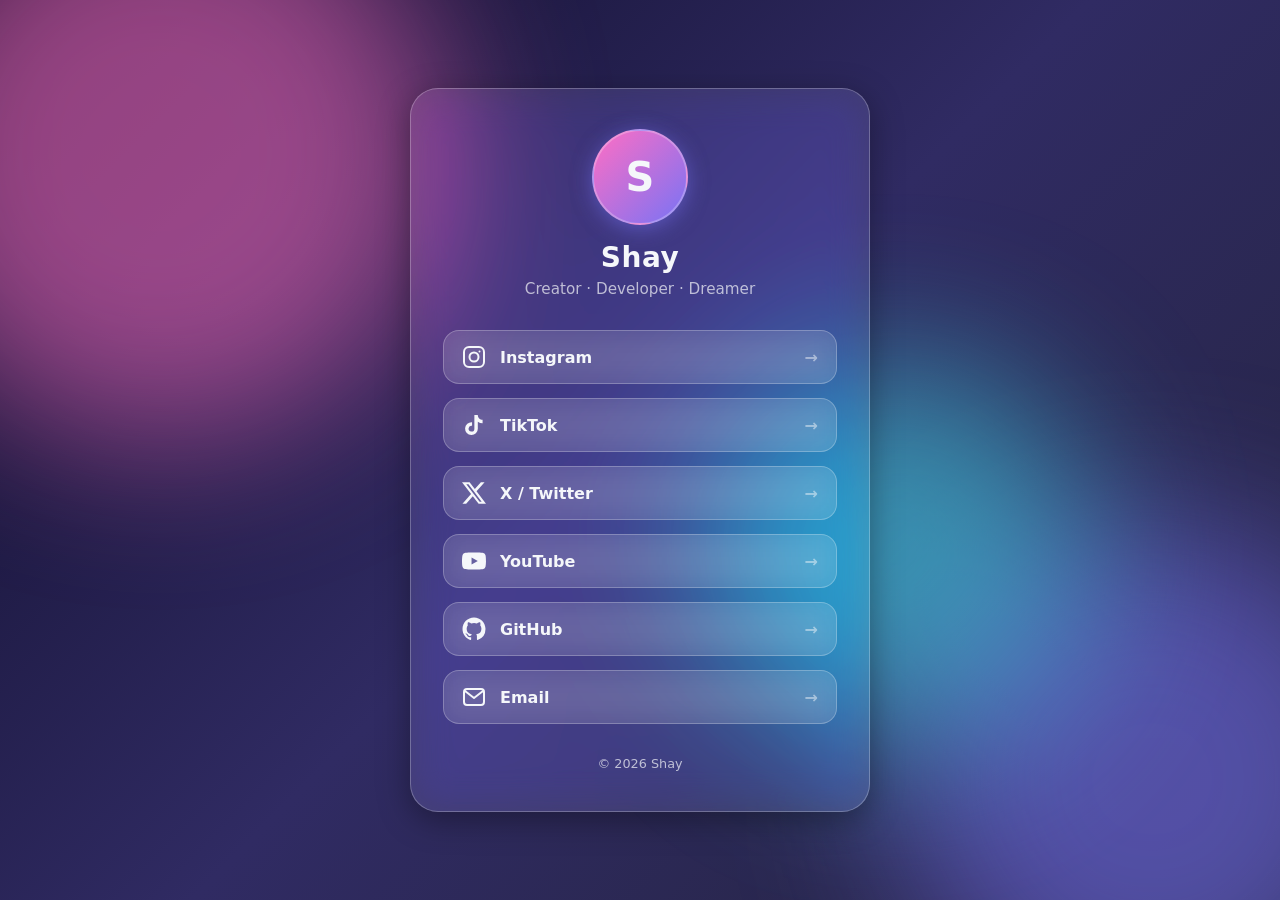
==== index.html @ 8b3e67a1 "Add glassmorphism social media link tree page Co-Authored-By: Devin AI <158243242+devin-ai-integrati" ====
<!DOCTYPE html>
<html lang="en">
<head>
  <meta charset="UTF-8" />
  <meta name="viewport" content="width=device-width, initial-scale=1.0" />
  <title>Shay — Links</title>
  <meta name="description" content="Shay's social media link tree" />
  <link rel="stylesheet" href="styles.css" />
</head>
<body>
  <div class="background" aria-hidden="true">
    <div class="blob blob-1"></div>
    <div class="blob blob-2"></div>
    <div class="blob blob-3"></div>
  </div>

  <main class="card">
    <header class="profile">
      <div class="avatar">S</div>
      <h1 class="name">Shay</h1>
      <p class="bio">Creator · Developer · Dreamer</p>
    </header>

    <nav class="links" aria-label="Social links">
      <a class="link" href="https://instagram.com/yourhandle" target="_blank" rel="noopener noreferrer">
        <span class="icon" aria-hidden="true">
          <svg viewBox="0 0 24 24" fill="none" stroke="currentColor" stroke-width="2" stroke-linecap="round" stroke-linejoin="round"><rect x="2" y="2" width="20" height="20" rx="5"/><circle cx="12" cy="12" r="4.5"/><circle cx="17.5" cy="6.5" r="1" fill="currentColor" stroke="none"/></svg>
        </span>
        <span class="label">Instagram</span>
        <span class="arrow" aria-hidden="true">→</span>
      </a>

      <a class="link" href="https://tiktok.com/@yourhandle" target="_blank" rel="noopener noreferrer">
        <span class="icon" aria-hidden="true">
          <svg viewBox="0 0 24 24" fill="currentColor"><path d="M19.59 6.69a4.83 4.83 0 0 1-3.77-4.25V2h-3.45v13.67a2.89 2.89 0 1 1-2.31-2.83v-3.5a6.37 6.37 0 1 0 5.76 6.33V8.71a8.16 8.16 0 0 0 4.77 1.52V6.79c-.34 0-.67-.03-1-.1z"/></svg>
        </span>
        <span class="label">TikTok</span>
        <span class="arrow" aria-hidden="true">→</span>
      </a>

      <a class="link" href="https://x.com/yourhandle" target="_blank" rel="noopener noreferrer">
        <span class="icon" aria-hidden="true">
          <svg viewBox="0 0 24 24" fill="currentColor"><path d="M18.9 1.15h3.68l-8.04 9.19L24 22.85h-7.41l-5.8-7.58-6.64 7.58H.47l8.6-9.83L0 1.15h7.59l5.24 6.93 6.07-6.93zm-1.29 19.5h2.04L6.49 3.24H4.3l13.31 17.41z"/></svg>
        </span>
        <span class="label">X / Twitter</span>
        <span class="arrow" aria-hidden="true">→</span>
      </a>

      <a class="link" href="https://youtube.com/@yourhandle" target="_blank" rel="noopener noreferrer">
        <span class="icon" aria-hidden="true">
          <svg viewBox="0 0 24 24" fill="currentColor"><path d="M23.5 6.19a3.02 3.02 0 0 0-2.12-2.14C19.5 3.55 12 3.55 12 3.55s-7.5 0-9.38.5A3.02 3.02 0 0 0 .5 6.19C0 8.07 0 12 0 12s0 3.93.5 5.81a3.02 3.02 0 0 0 2.12 2.14c1.88.5 9.38.5 9.38.5s7.5 0 9.38-.5a3.02 3.02 0 0 0 2.12-2.14C24 15.93 24 12 24 12s0-3.93-.5-5.81zM9.55 15.57V8.43L15.82 12l-6.27 3.57z"/></svg>
        </span>
        <span class="label">YouTube</span>
        <span class="arrow" aria-hidden="true">→</span>
      </a>

      <a class="link" href="https://github.com/Shay-create" target="_blank" rel="noopener noreferrer">
        <span class="icon" aria-hidden="true">
          <svg viewBox="0 0 24 24" fill="currentColor"><path d="M12 .5C5.65.5.5 5.65.5 12c0 5.08 3.29 9.39 7.86 10.91.58.11.79-.25.79-.55v-2.15c-3.2.7-3.87-1.36-3.87-1.36-.52-1.33-1.28-1.68-1.28-1.68-1.04-.71.08-.7.08-.7 1.15.08 1.76 1.19 1.76 1.19 1.03 1.75 2.69 1.25 3.34.95.11-.74.4-1.25.73-1.53-2.55-.29-5.23-1.28-5.23-5.68 0-1.26.45-2.28 1.19-3.09-.12-.29-.51-1.46.11-3.05 0 0 .97-.31 3.17 1.18a11.04 11.04 0 0 1 5.78 0c2.2-1.49 3.17-1.18 3.17-1.18.62 1.59.23 2.76.11 3.05.74.81 1.19 1.83 1.19 3.09 0 4.41-2.69 5.38-5.25 5.67.41.35.78 1.05.78 2.12v3.14c0 .3.21.66.8.55A11.51 11.51 0 0 0 23.5 12C23.5 5.65 18.35.5 12 .5z"/></svg>
        </span>
        <span class="label">GitHub</span>
        <span class="arrow" aria-hidden="true">→</span>
      </a>

      <a class="link" href="mailto:shayariai@yahoo.com">
        <span class="icon" aria-hidden="true">
          <svg viewBox="0 0 24 24" fill="none" stroke="currentColor" stroke-width="2" stroke-linecap="round" stroke-linejoin="round"><rect x="2" y="4" width="20" height="16" rx="3"/><path d="m3 6 9 7 9-7"/></svg>
        </span>
        <span class="label">Email</span>
        <span class="arrow" aria-hidden="true">→</span>
      </a>
    </nav>

    <footer class="footer">© <span id="year"></span> Shay</footer>
  </main>

  <script>
    document.getElementById('year').textContent = new Date().getFullYear();
  </script>
</body>
</html>
---- styles.css ----
:root {
  --glass-bg: rgba(255, 255, 255, 0.1);
  --glass-border: rgba(255, 255, 255, 0.25);
  --glass-hover: rgba(255, 255, 255, 0.2);
  --text: #f5f7fa;
  --text-dim: rgba(245, 247, 250, 0.7);
}

* {
  margin: 0;
  padding: 0;
  box-sizing: border-box;
}

body {
  font-family: "Segoe UI", system-ui, -apple-system, sans-serif;
  min-height: 100vh;
  display: flex;
  align-items: center;
  justify-content: center;
  padding: 24px;
  color: var(--text);
  background: linear-gradient(135deg, #0f0c29, #302b63, #24243e);
  overflow-x: hidden;
}

.background {
  position: fixed;
  inset: 0;
  z-index: -1;
  overflow: hidden;
}

.blob {
  position: absolute;
  border-radius: 50%;
  filter: blur(80px);
  opacity: 0.55;
  animation: float 18s ease-in-out infinite alternate;
}

.blob-1 {
  width: 45vmax;
  height: 45vmax;
  background: #ff6ec4;
  top: -15%;
  left: -10%;
}

.blob-2 {
  width: 40vmax;
  height: 40vmax;
  background: #7873f5;
  bottom: -15%;
  right: -10%;
  animation-delay: -6s;
}

.blob-3 {
  width: 30vmax;
  height: 30vmax;
  background: #42e2f4;
  top: 40%;
  left: 55%;
  animation-delay: -12s;
}

@keyframes float {
  0% {
    transform: translate(0, 0) scale(1);
  }
  100% {
    transform: translate(6vmax, -4vmax) scale(1.15);
  }
}

.card {
  width: 100%;
  max-width: 460px;
  padding: 40px 32px;
  border-radius: 28px;
  background: var(--glass-bg);
  border: 1px solid var(--glass-border);
  backdrop-filter: blur(20px) saturate(160%);
  -webkit-backdrop-filter: blur(20px) saturate(160%);
  box-shadow: 0 8px 32px rgba(0, 0, 0, 0.35);
}

.profile {
  text-align: center;
  margin-bottom: 32px;
}

.avatar {
  width: 96px;
  height: 96px;
  margin: 0 auto 16px;
  border-radius: 50%;
  display: flex;
  align-items: center;
  justify-content: center;
  font-size: 2.5rem;
  font-weight: 700;
  background: linear-gradient(135deg, #ff6ec4, #7873f5);
  border: 2px solid var(--glass-border);
  box-shadow: 0 4px 20px rgba(120, 115, 245, 0.5);
}

.name {
  font-size: 1.75rem;
  font-weight: 700;
  letter-spacing: 0.5px;
}

.bio {
  margin-top: 6px;
  color: var(--text-dim);
  font-size: 0.95rem;
}

.links {
  display: flex;
  flex-direction: column;
  gap: 14px;
}

.link {
  display: flex;
  align-items: center;
  gap: 14px;
  padding: 14px 18px;
  border-radius: 16px;
  background: var(--glass-bg);
  border: 1px solid var(--glass-border);
  backdrop-filter: blur(12px);
  -webkit-backdrop-filter: blur(12px);
  color: var(--text);
  text-decoration: none;
  font-weight: 600;
  transition: transform 0.2s ease, background 0.2s ease, box-shadow 0.2s ease;
}

.link:hover,
.link:focus-visible {
  transform: translateY(-3px) scale(1.02);
  background: var(--glass-hover);
  box-shadow: 0 10px 25px rgba(0, 0, 0, 0.3);
}

.link:hover .arrow,
.link:focus-visible .arrow {
  transform: translateX(4px);
  opacity: 1;
}

.icon {
  display: flex;
  align-items: center;
  justify-content: center;
  width: 24px;
  height: 24px;
  flex-shrink: 0;
}

.icon svg {
  width: 100%;
  height: 100%;
}

.label {
  flex: 1;
}

.arrow {
  opacity: 0.5;
  transition: transform 0.2s ease, opacity 0.2s ease;
}

.footer {
  margin-top: 32px;
  text-align: center;
  color: var(--text-dim);
  font-size: 0.8rem;
}

@media (max-width: 480px) {
  .card {
    padding: 32px 20px;
  }
}
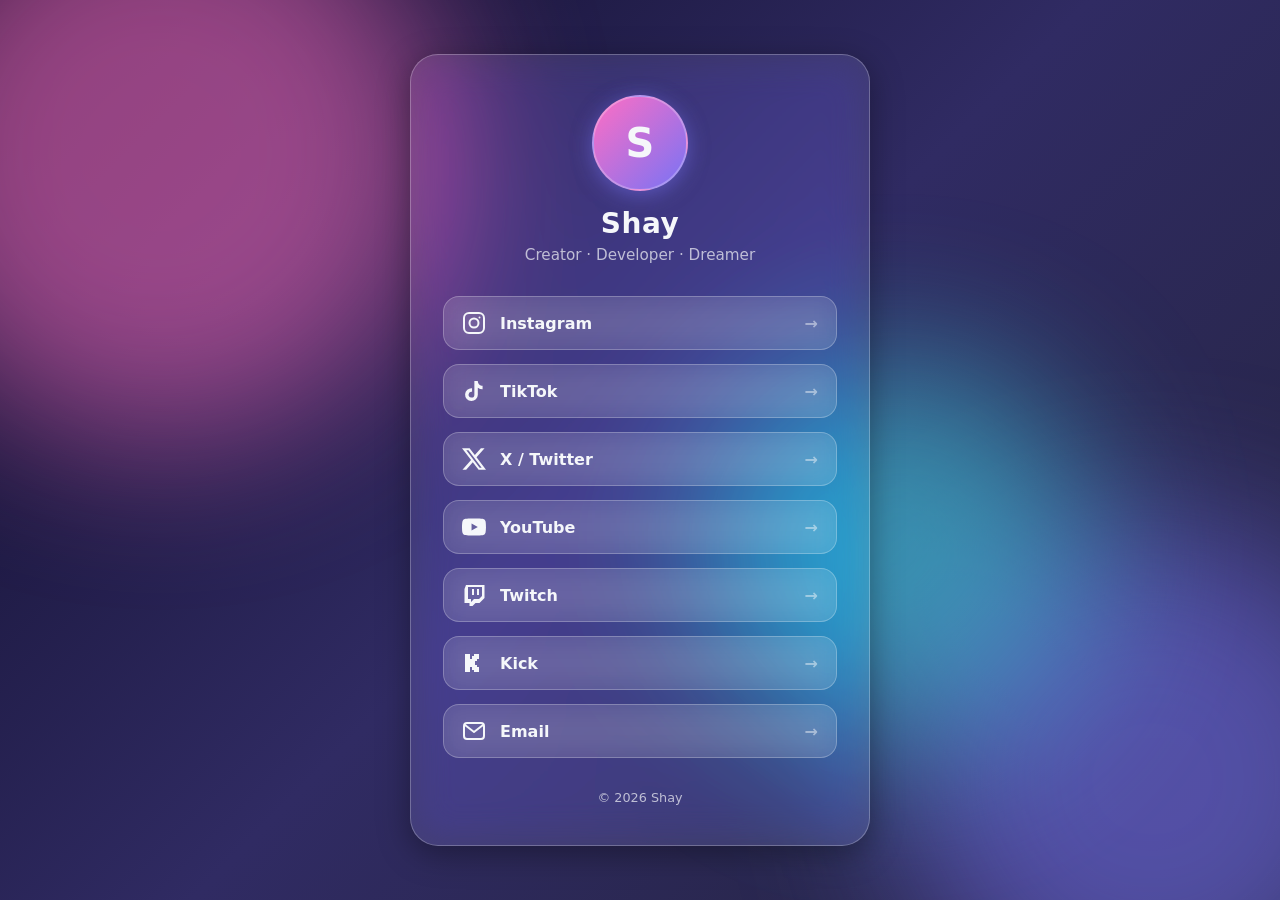
==== commit e3c522e9: "Add social rotator widget and real social handles Co-Authored-By: Devin AI <158243242+devin-ai-integ" ====
--- a/index.html
+++ b/index.html
@@ -22,7 +22,7 @@
     </header>
 
     <nav class="links" aria-label="Social links">
-      <a class="link" href="https://instagram.com/yourhandle" target="_blank" rel="noopener noreferrer">
+      <a class="link" href="https://instagram.com/am_shayttv" target="_blank" rel="noopener noreferrer">
         <span class="icon" aria-hidden="true">
           <svg viewBox="0 0 24 24" fill="none" stroke="currentColor" stroke-width="2" stroke-linecap="round" stroke-linejoin="round"><rect x="2" y="2" width="20" height="20" rx="5"/><circle cx="12" cy="12" r="4.5"/><circle cx="17.5" cy="6.5" r="1" fill="currentColor" stroke="none"/></svg>
         </span>
@@ -30,7 +30,7 @@
         <span class="arrow" aria-hidden="true">→</span>
       </a>
 
-      <a class="link" href="https://tiktok.com/@yourhandle" target="_blank" rel="noopener noreferrer">
+      <a class="link" href="https://tiktok.com/@am_shay_" target="_blank" rel="noopener noreferrer">
         <span class="icon" aria-hidden="true">
           <svg viewBox="0 0 24 24" fill="currentColor"><path d="M19.59 6.69a4.83 4.83 0 0 1-3.77-4.25V2h-3.45v13.67a2.89 2.89 0 1 1-2.31-2.83v-3.5a6.37 6.37 0 1 0 5.76 6.33V8.71a8.16 8.16 0 0 0 4.77 1.52V6.79c-.34 0-.67-.03-1-.1z"/></svg>
         </span>
@@ -38,7 +38,7 @@
         <span class="arrow" aria-hidden="true">→</span>
       </a>
 
-      <a class="link" href="https://x.com/yourhandle" target="_blank" rel="noopener noreferrer">
+      <a class="link" href="https://x.com/AmSHAY_" target="_blank" rel="noopener noreferrer">
         <span class="icon" aria-hidden="true">
           <svg viewBox="0 0 24 24" fill="currentColor"><path d="M18.9 1.15h3.68l-8.04 9.19L24 22.85h-7.41l-5.8-7.58-6.64 7.58H.47l8.6-9.83L0 1.15h7.59l5.24 6.93 6.07-6.93zm-1.29 19.5h2.04L6.49 3.24H4.3l13.31 17.41z"/></svg>
         </span>
@@ -46,7 +46,7 @@
         <span class="arrow" aria-hidden="true">→</span>
       </a>
 
-      <a class="link" href="https://youtube.com/@yourhandle" target="_blank" rel="noopener noreferrer">
+      <a class="link" href="https://youtube.com/@shay.." target="_blank" rel="noopener noreferrer">
         <span class="icon" aria-hidden="true">
           <svg viewBox="0 0 24 24" fill="currentColor"><path d="M23.5 6.19a3.02 3.02 0 0 0-2.12-2.14C19.5 3.55 12 3.55 12 3.55s-7.5 0-9.38.5A3.02 3.02 0 0 0 .5 6.19C0 8.07 0 12 0 12s0 3.93.5 5.81a3.02 3.02 0 0 0 2.12 2.14c1.88.5 9.38.5 9.38.5s7.5 0 9.38-.5a3.02 3.02 0 0 0 2.12-2.14C24 15.93 24 12 24 12s0-3.93-.5-5.81zM9.55 15.57V8.43L15.82 12l-6.27 3.57z"/></svg>
         </span>
@@ -54,11 +54,19 @@
         <span class="arrow" aria-hidden="true">→</span>
       </a>
 
-      <a class="link" href="https://github.com/Shay-create" target="_blank" rel="noopener noreferrer">
+      <a class="link" href="https://twitch.tv/am_shay" target="_blank" rel="noopener noreferrer">
         <span class="icon" aria-hidden="true">
-          <svg viewBox="0 0 24 24" fill="currentColor"><path d="M12 .5C5.65.5.5 5.65.5 12c0 5.08 3.29 9.39 7.86 10.91.58.11.79-.25.79-.55v-2.15c-3.2.7-3.87-1.36-3.87-1.36-.52-1.33-1.28-1.68-1.28-1.68-1.04-.71.08-.7.08-.7 1.15.08 1.76 1.19 1.76 1.19 1.03 1.75 2.69 1.25 3.34.95.11-.74.4-1.25.73-1.53-2.55-.29-5.23-1.28-5.23-5.68 0-1.26.45-2.28 1.19-3.09-.12-.29-.51-1.46.11-3.05 0 0 .97-.31 3.17 1.18a11.04 11.04 0 0 1 5.78 0c2.2-1.49 3.17-1.18 3.17-1.18.62 1.59.23 2.76.11 3.05.74.81 1.19 1.83 1.19 3.09 0 4.41-2.69 5.38-5.25 5.67.41.35.78 1.05.78 2.12v3.14c0 .3.21.66.8.55A11.51 11.51 0 0 0 23.5 12C23.5 5.65 18.35.5 12 .5z"/></svg>
+          <svg viewBox="0 0 24 24" fill="currentColor"><path d="M4 2 2.5 6v14h5v3h3l3-3h4l5-5V2H4zm16 11-3 3h-5l-3 3v-3H6V4h14v9zm-3-7h-2v6h2V6zm-5 0h-2v6h2V6z"/></svg>
         </span>
-        <span class="label">GitHub</span>
+        <span class="label">Twitch</span>
+        <span class="arrow" aria-hidden="true">→</span>
+      </a>
+
+      <a class="link" href="https://kick.com/shay" target="_blank" rel="noopener noreferrer">
+        <span class="icon" aria-hidden="true">
+          <svg viewBox="0 0 24 24" fill="currentColor"><path d="M3 3h5v5h2V5h2V3h5v5h-2v2h-2v4h2v2h2v5h-5v-2h-2v-3H8v5H3z"/></svg>
+        </span>
+        <span class="label">Kick</span>
         <span class="arrow" aria-hidden="true">→</span>
       </a>
 
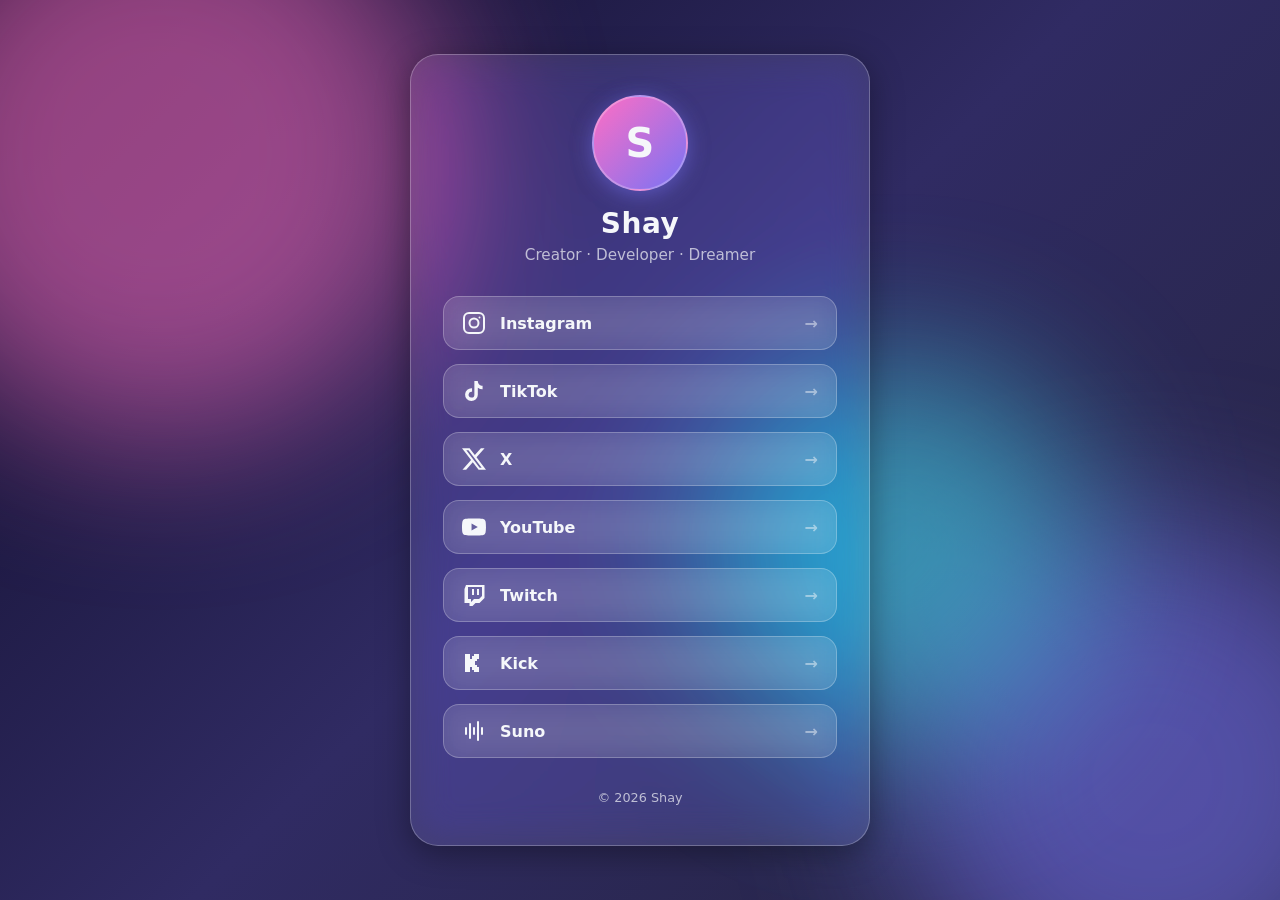
==== commit 0bb89d02: "Replace Email link with Suno, shorten X label Co-Authored-By: Devin AI <158243242+devin-ai-integrati" ====
--- a/index.html
+++ b/index.html
@@ -42,7 +42,7 @@
         <span class="icon" aria-hidden="true">
           <svg viewBox="0 0 24 24" fill="currentColor"><path d="M18.9 1.15h3.68l-8.04 9.19L24 22.85h-7.41l-5.8-7.58-6.64 7.58H.47l8.6-9.83L0 1.15h7.59l5.24 6.93 6.07-6.93zm-1.29 19.5h2.04L6.49 3.24H4.3l13.31 17.41z"/></svg>
         </span>
-        <span class="label">X / Twitter</span>
+        <span class="label">X</span>
         <span class="arrow" aria-hidden="true">→</span>
       </a>
 
@@ -70,11 +70,11 @@
         <span class="arrow" aria-hidden="true">→</span>
       </a>
 
-      <a class="link" href="mailto:shayariai@yahoo.com">
+      <a class="link" href="https://suno.com/@shay" target="_blank" rel="noopener noreferrer">
         <span class="icon" aria-hidden="true">
-          <svg viewBox="0 0 24 24" fill="none" stroke="currentColor" stroke-width="2" stroke-linecap="round" stroke-linejoin="round"><rect x="2" y="4" width="20" height="16" rx="3"/><path d="m3 6 9 7 9-7"/></svg>
+          <svg viewBox="0 0 24 24" fill="none" stroke="currentColor" stroke-width="2" stroke-linecap="round" stroke-linejoin="round"><path d="M4 9v6"/><path d="M8 5v14"/><path d="M12 9v6"/><path d="M16 3v18"/><path d="M20 9v6"/></svg>
         </span>
-        <span class="label">Email</span>
+        <span class="label">Suno</span>
         <span class="arrow" aria-hidden="true">→</span>
       </a>
     </nav>
